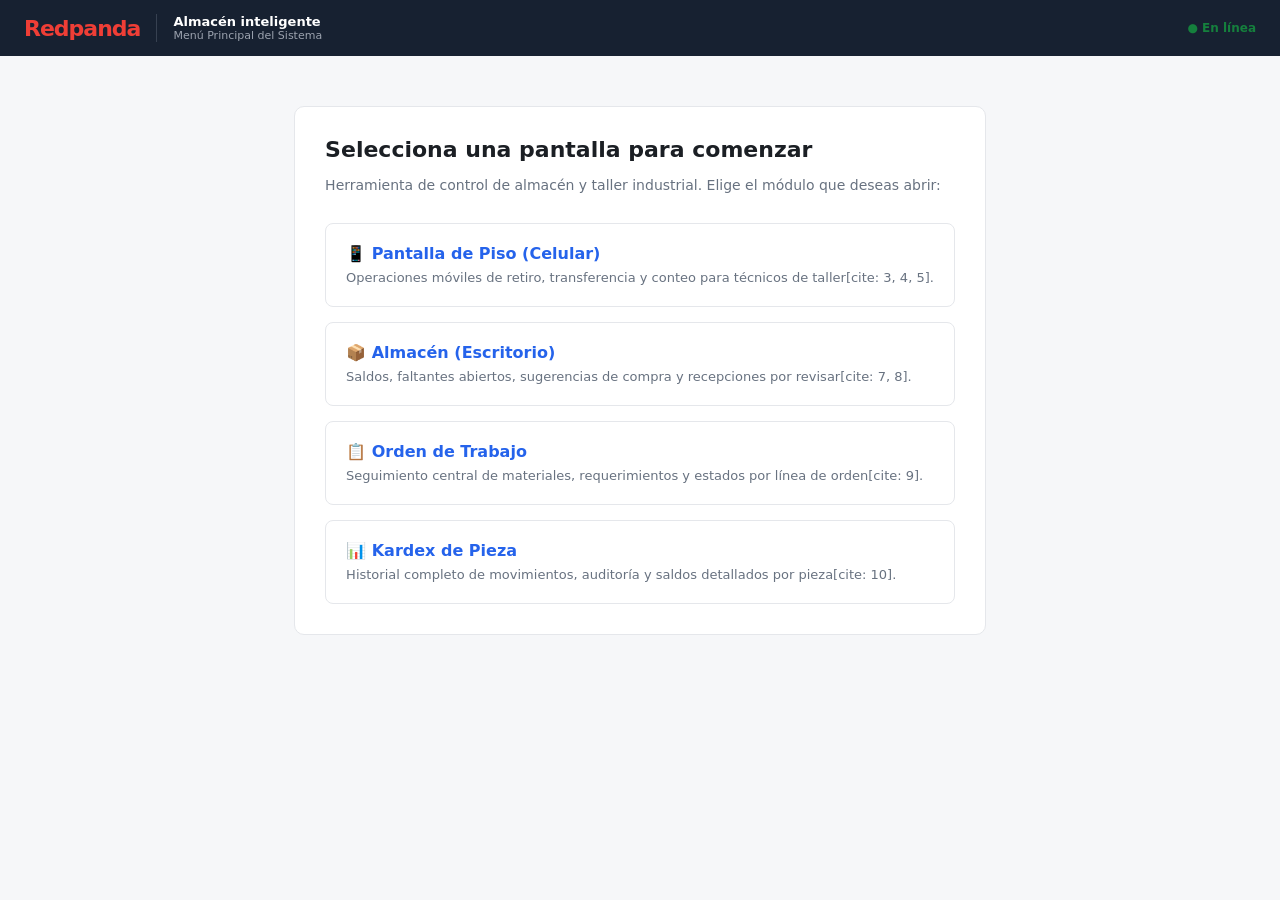
==== frontend/index.html @ aac02f39 "Pantallas: index, almacén, kardex, orden y piso (versión inicial)" ====
<!doctype html>
<html lang="es">
  <head>
    <meta charset="UTF-8" />
    <meta name="viewport" content="width=device-width, initial-scale=1.0" />
    <title>Menú Principal - Almacén Inteligente</title>
    <link rel="stylesheet" href="almacen.css" />
  </head>
  <body style="background: #f6f7f9; display: flex; flex-direction: column; min-height: 100vh; margin: 0;">
    <header class="encabezado">
      <div class="marca-redpanda">Redpanda</div>
      <div class="separador"></div>
      <div class="submarca">
        <strong>Almacén inteligente</strong>
        <small>Menú Principal del Sistema</small>
      </div>
      <span class="estado">● En línea</span>
    </header>

    <main class="contenedor-escritorio" style="max-width: 800px; margin-top: 50px;">
      <div class="panel-contenido" style="padding: 30px;">
        <h1 style="margin-top: 0; font-size: 22px; color: #1b1f24;">Selecciona una pantalla para comenzar</h1>
        <p style="color: #687280; font-size: 14px; margin-bottom: 30px;">
          Herramienta de control de almacén y taller industrial. Elige el módulo que deseas abrir:
        </p>

        <div style="display: grid; gap: 15px;">
          <!-- 1. Pantalla de Piso (Celular) -->
          <a href="piso.html" style="display: block; background: #ffffff; border: 1px solid #e5e7eb; padding: 20px; border-radius: 8px; text-decoration: none; color: inherit; transition: border-color 0.2s;">
            <strong style="font-size: 16px; color: #2563eb; display: block; margin-bottom: 4px;">📱 Pantalla de Piso (Celular)</strong>
            <span style="font-size: 13px; color: #687280;">Operaciones móviles de retiro, transferencia y conteo para técnicos de taller[cite: 3, 4, 5].</span>
          </a>

          <!-- 2. Almacén (Escritorio) -->
          <a href="almacen.html" style="display: block; background: #ffffff; border: 1px solid #e5e7eb; padding: 20px; border-radius: 8px; text-decoration: none; color: inherit; transition: border-color 0.2s;">
            <strong style="font-size: 16px; color: #2563eb; display: block; margin-bottom: 4px;">📦 Almacén (Escritorio)</strong>
            <span style="font-size: 13px; color: #687280;">Saldos, faltantes abiertos, sugerencias de compra y recepciones por revisar[cite: 7, 8].</span>
          </a>

          <!-- 3. Orden de Trabajo -->
          <a href="orden.html" style="display: block; background: #ffffff; border: 1px solid #e5e7eb; padding: 20px; border-radius: 8px; text-decoration: none; color: inherit; transition: border-color 0.2s;">
            <strong style="font-size: 16px; color: #2563eb; display: block; margin-bottom: 4px;">📋 Orden de Trabajo</strong>
            <span style="font-size: 13px; color: #687280;">Seguimiento central de materiales, requerimientos y estados por línea de orden[cite: 9].</span>
          </a>

          <!-- 4. Kardex de Pieza -->
          <a href="kardex.html" style="display: block; background: #ffffff; border: 1px solid #e5e7eb; padding: 20px; border-radius: 8px; text-decoration: none; color: inherit; transition: border-color 0.2s;">
            <strong style="font-size: 16px; color: #2563eb; display: block; margin-bottom: 4px;">📊 Kardex de Pieza</strong>
            <span style="font-size: 13px; color: #687280;">Historial completo de movimientos, auditoría y saldos detallados por pieza[cite: 10].</span>
          </a>
        </div>
      </div>
    </main>
  </body>
</html>
---- frontend/almacen.css ----
* {
    box-sizing: border-box;
}

body {
    margin: 0;
    background: #f6f7f9;
    color: #1b1f24;
    font-family: system-ui, -apple-system, sans-serif;
}

.encabezado {
    background: #172131;
    color: white;
    padding: 14px 24px;
    display: flex;
    align-items: center;
    gap: 16px;
}

.marca-redpanda {
    color: #ef3e36;
    font-size: 22px;
    font-weight: 800;
    letter-spacing: -1px;
}

.separador {
    height: 28px;
    width: 1px;
    background: #374151;
}

.submarca {
    display: flex;
    flex-direction: column;
}

.submarca strong {
    font-size: 13px;
    color: white;
}

.submarca small {
    font-size: 11px;
    color: #9ca3af;
}

.menu-navegacion {
    margin-left: 40px;
    display: flex;
    gap: 20px;
}

.menu-navegacion a {
    color: #9ca3af;
    text-decoration: none;
    font-size: 14px;
    font-weight: 500;
}

.menu-navegacion a.activo, .menu-navegacion a:hover {
    color: white;
}

.estado {
    margin-left: auto;
    color: #15803d;
    font-size: 12px;
    font-weight: bold;
}

.contenedor-escritorio {
    max-width: 1200px;
    margin: 30px auto;
    padding: 0 20px;
}

/* Tarjetas KPI Superiores */
.tarjetas-resumen {
    display: grid;
    grid-template-columns: repeat(3, 1fr);
    gap: 20px;
    margin-bottom: 25px;
}

.tarjeta-KPI {
    background: white;
    padding: 20px;
    border-radius: 10px;
    border: 1px solid #e5e7eb;
    cursor: pointer;
    transition: transform 0.1s ease, border-color 0.1s ease;
}

.tarjeta-KPI:hover {
    border-color: #2563eb;
    transform: translateY(-2px);
}

.kpi-titulo {
    display: block;
    font-size: 13px;
    font-weight: bold;
    color: #687280;
    margin-bottom: 8px;
}

.kpi-valor {
    display: block;
    font-size: 28px;
    font-weight: 800;
    margin-bottom: 4px;
}

.tarjeta-KPI.rojo .kpi-valor { color: #b91c1c; }
.tarjeta-KPI.ambar .kpi-valor { color: #b45309; }
.tarjeta-KPI.gris .kpi-valor { color: #374151; }

.kpi-sub {
    font-size: 12px;
    color: #687280;
}

/* Pestañas */
.pestanas {
    display: flex;
    gap: 8px;
    margin-bottom: 15px;
    border-bottom: 2px solid #e5e7eb;
    padding-bottom: 0;
}

.btn-pestana {
    background: none;
    border: none;
    padding: 10px 18px;
    font-size: 14px;
    font-weight: 600;
    color: #687280;
    cursor: pointer;
    border-bottom: 3px solid transparent;
    margin-bottom: -2px;
}

.btn-pestana.activa {
    color: #2563eb;
    border-bottom-color: #2563eb;
}

/* Panel de Contenido y Tablas */
.panel-contenido {
    background: white;
    border: 1px solid #e5e7eb;
    border-radius: 10px;
    padding: 20px;
}

.barra-busqueda {
    margin-bottom: 20px;
}

.barra-busqueda input {
    width: 100%;
    max-width: 400px;
    padding: 10px 14px;
    border: 1px solid #d1d5db;
    border-radius: 6px;
    font-size: 14px;
}

.tabla-datos {
    width: 100%;
    border-collapse: collapse;
    font-size: 14px;
}

.tabla-datos th, .tabla-datos td {
    padding: 12px 14px;
    text-align: left;
    border-bottom: 1px solid #f3f4f6;
}

.tabla-datos th {
    font-weight: 600;
    color: #374151;
    background: #f9fafb;
}

.tabla-datos td.derecha, .tabla-datos th.derecha {
    text-align: right;
}

.sku-mono {
    font-family: monospace;
    color: #4b5563;
}

.texto-verde { color: #15803d; font-weight: bold; }
.texto-rojo { color: #b91c1c; font-weight: bold; }

.chip-orden {
    background: #e0e7ff;
    color: #3730a3;
    padding: 3px 8px;
    border-radius: 4px;
    font-size: 12px;
    font-weight: bold;
    display: inline-block;
    margin-right: 4px;
    text-decoration: none;
}

.acciones-panel {
    margin-bottom: 15px;
    display: flex;
    justify-content: flex-end;
}

button.secundario {
    background: white;
    border: 1px solid #d1d5db;
    padding: 8px 14px;
    border-radius: 6px;
    font-size: 13px;
    font-weight: bold;
    cursor: pointer;
}

button.secundario:hover {
    background: #f3f4f6;
}
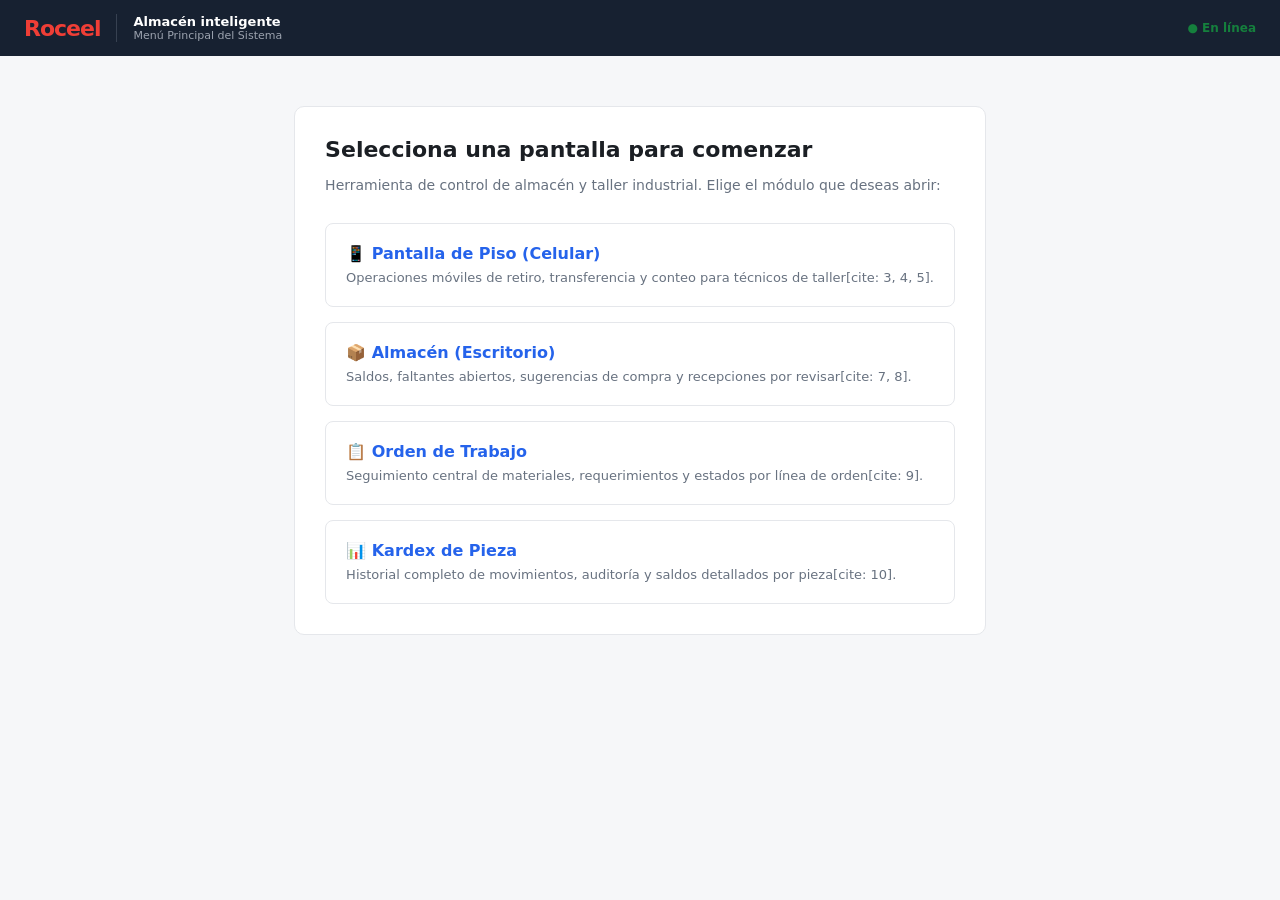
==== commit 16d5068d: "Nombre de la app en el encabezado" ====
--- a/frontend/index.html
+++ b/frontend/index.html
@@ -8,7 +8,7 @@
   </head>
   <body style="background: #f6f7f9; display: flex; flex-direction: column; min-height: 100vh; margin: 0;">
     <header class="encabezado">
-      <div class="marca-redpanda">Redpanda</div>
+      <div class="marca-redpanda">Roceel</div>
       <div class="separador"></div>
       <div class="submarca">
         <strong>Almacén inteligente</strong>
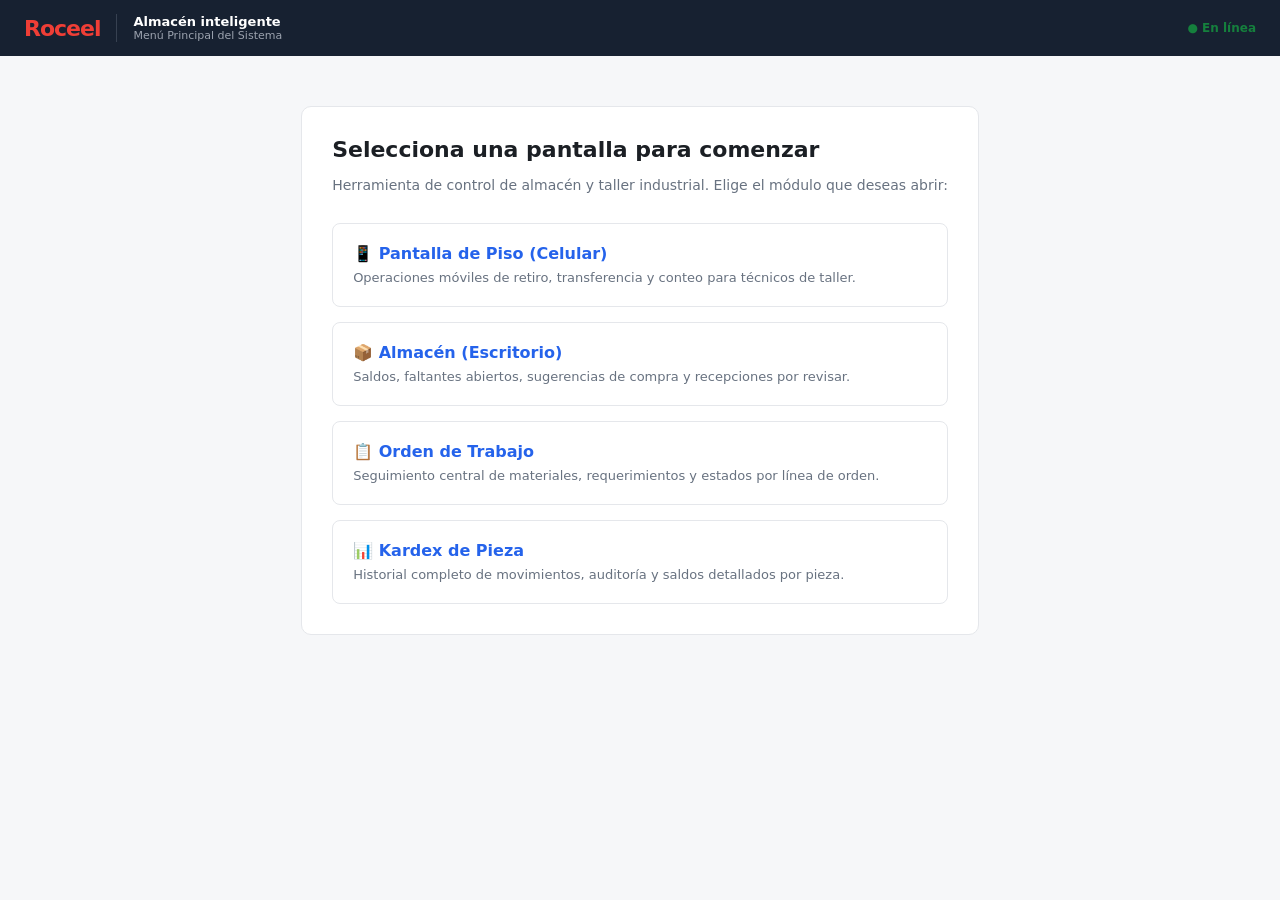
==== commit 048b37e0: "Nombre Roccel, orden de scripts y sin citas" ====
--- a/frontend/index.html
+++ b/frontend/index.html
@@ -28,25 +28,25 @@
           <!-- 1. Pantalla de Piso (Celular) -->
           <a href="piso.html" style="display: block; background: #ffffff; border: 1px solid #e5e7eb; padding: 20px; border-radius: 8px; text-decoration: none; color: inherit; transition: border-color 0.2s;">
             <strong style="font-size: 16px; color: #2563eb; display: block; margin-bottom: 4px;">📱 Pantalla de Piso (Celular)</strong>
-            <span style="font-size: 13px; color: #687280;">Operaciones móviles de retiro, transferencia y conteo para técnicos de taller[cite: 3, 4, 5].</span>
+            <span style="font-size: 13px; color: #687280;">Operaciones móviles de retiro, transferencia y conteo para técnicos de taller.</span>
           </a>
 
           <!-- 2. Almacén (Escritorio) -->
           <a href="almacen.html" style="display: block; background: #ffffff; border: 1px solid #e5e7eb; padding: 20px; border-radius: 8px; text-decoration: none; color: inherit; transition: border-color 0.2s;">
             <strong style="font-size: 16px; color: #2563eb; display: block; margin-bottom: 4px;">📦 Almacén (Escritorio)</strong>
-            <span style="font-size: 13px; color: #687280;">Saldos, faltantes abiertos, sugerencias de compra y recepciones por revisar[cite: 7, 8].</span>
+            <span style="font-size: 13px; color: #687280;">Saldos, faltantes abiertos, sugerencias de compra y recepciones por revisar.</span>
           </a>
 
           <!-- 3. Orden de Trabajo -->
           <a href="orden.html" style="display: block; background: #ffffff; border: 1px solid #e5e7eb; padding: 20px; border-radius: 8px; text-decoration: none; color: inherit; transition: border-color 0.2s;">
             <strong style="font-size: 16px; color: #2563eb; display: block; margin-bottom: 4px;">📋 Orden de Trabajo</strong>
-            <span style="font-size: 13px; color: #687280;">Seguimiento central de materiales, requerimientos y estados por línea de orden[cite: 9].</span>
+            <span style="font-size: 13px; color: #687280;">Seguimiento central de materiales, requerimientos y estados por línea de orden.</span>
           </a>
 
           <!-- 4. Kardex de Pieza -->
           <a href="kardex.html" style="display: block; background: #ffffff; border: 1px solid #e5e7eb; padding: 20px; border-radius: 8px; text-decoration: none; color: inherit; transition: border-color 0.2s;">
             <strong style="font-size: 16px; color: #2563eb; display: block; margin-bottom: 4px;">📊 Kardex de Pieza</strong>
-            <span style="font-size: 13px; color: #687280;">Historial completo de movimientos, auditoría y saldos detallados por pieza[cite: 10].</span>
+            <span style="font-size: 13px; color: #687280;">Historial completo de movimientos, auditoría y saldos detallados por pieza.</span>
           </a>
         </div>
       </div>
